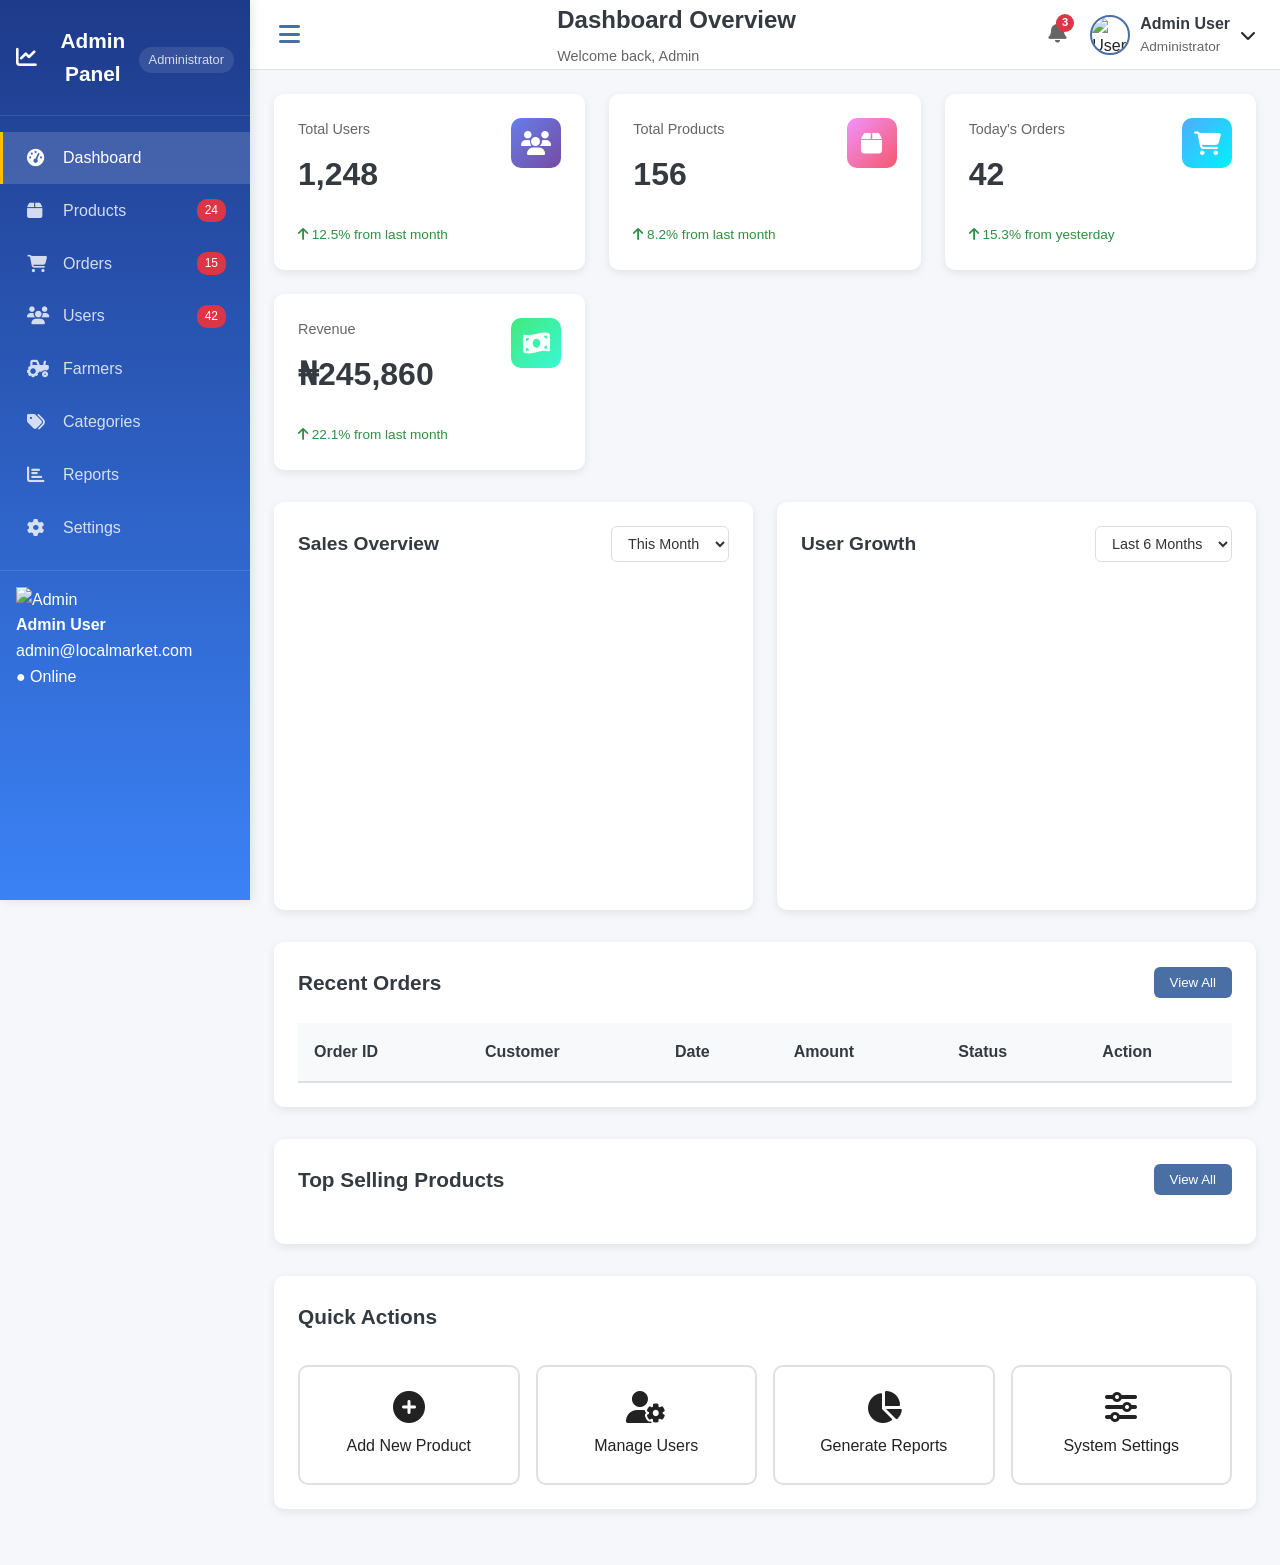
==== admin-dashbord.html @ bf53d5de "Add files via upload" ====
<!DOCTYPE html>
<html lang="en">
  <head>
    <meta charset="UTF-8" />
    <meta name="viewport" content="width=device-width, initial-scale=1.0" />
    <title>Admin Dashboard - Our Local Market</title>
    <link rel="stylesheet" href="./css/style.css" />
    <link rel="stylesheet" href="./css/admin-style.css" />
    <link
      rel="stylesheet"
      href="https://cdnjs.cloudflare.com/ajax/libs/font-awesome/6.4.0/css/all.min.css"
    />
    <script src="https://cdn.jsdelivr.net/npm/chart.js"></script>
  </head>
  <body>
    <div class="admin-app-container">
      <aside class="admin-sidebar" id="sidebar">
        <div class="admin-logo">
          <h2>
            <i class="fas fa-chart-line"></i>
            <span id="logoText">Admin Panel</span>
          </h2>
          <div class="admin-role">Administrator</div>
        </div>

        <nav class="admin-nav-menu">
          <a href="admin-dashboard.html" class="admin-nav-item active">
            <i class="fas fa-tachometer-alt"></i>
            <span>Dashboard</span>
          </a>
          <a href="admin-products.html" class="admin-nav-item">
            <i class="fas fa-box"></i>
            <span>Products</span>
            <span class="badge" id="productCount">24</span>
          </a>
          <a href="admin-orders.html" class="admin-nav-item">
            <i class="fas fa-shopping-cart"></i>
            <span>Orders</span>
            <span class="badge" id="orderCount">15</span>
          </a>
          <a href="admin-users.html" class="admin-nav-item">
            <i class="fas fa-users"></i>
            <span>Users</span>
            <span class="badge" id="userCount">42</span>
          </a>
          <a href="admin-farmers.html" class="admin-nav-item">
            <i class="fas fa-tractor"></i>
            <span>Farmers</span>
          </a>
          <a href="admin-categories.html" class="admin-nav-item">
            <i class="fas fa-tags"></i>
            <span>Categories</span>
          </a>
          <a href="admin-reports.html" class="admin-nav-item">
            <i class="fas fa-chart-bar"></i>
            <span>Reports</span>
          </a>
          <a href="admin-settings.html" class="admin-nav-item">
            <i class="fas fa-cog"></i>
            <span>Settings</span>
          </a>
        </nav>

        <div
          class="user-info"
          style="
            margin-top: auto;
            padding: 1rem;
            border-top: 1px solid rgba(255, 255, 255, 0.1);
          "
        >
          <div class="user-avatar">
            <img
              src="https://ui-avatars.com/api/?name=Admin&background=4a6fa5&color=fff"
              alt="Admin"
              id="adminAvatar"
            />
          </div>
          <div class="user-details">
            <h4 id="adminName">Admin User</h4>
            <p id="adminEmail">admin@localmarket.com</p>
            <span class="status online">● Online</span>
          </div>
        </div>
      </aside>

      <main class="admin-main-content" id="mainContent">
        <header class="admin-topbar">
          <button class="admin-toggle-sidebar" id="toggleSidebar">
            <i class="fas fa-bars"></i>
          </button>

          <div class="admin-topbar-title">
            <h1>Dashboard Overview</h1>
            <p style="color: #666; font-size: 0.9rem; margin: 5px 0 0">
              Welcome back, Admin
            </p>
          </div>

          <div class="admin-topbar-actions">
            <div class="admin-notifications" onclick="showNotifications()">
              <i class="fas fa-bell"></i>
              <span class="notification-count" id="notificationCount">3</span>
            </div>

            <div class="admin-user-menu" onclick="toggleUserMenu()">
              <img
                src="https://ui-avatars.com/api/?name=Admin&background=4a6fa5&color=fff"
                alt="User"
                class="admin-user-avatar"
              />
              <div class="admin-user-info">
                <h4 id="headerAdminName">Admin User</h4>
                <p>Administrator</p>
              </div>
              <i class="fas fa-chevron-down"></i>
            </div>
          </div>
        </header>

        <div class="admin-dashboard-content">
          <div class="stats-grid">
            <div class="stat-card">
              <div class="stat-header">
                <div>
                  <h3 class="stat-title">Total Users</h3>
                  <div class="stat-value" id="totalUsers">1,248</div>
                </div>
                <div class="stat-icon users">
                  <i class="fas fa-users"></i>
                </div>
              </div>
              <div class="stat-change positive">
                <i class="fas fa-arrow-up"></i> 12.5% from last month
              </div>
            </div>

            <div class="stat-card">
              <div class="stat-header">
                <div>
                  <h3 class="stat-title">Total Products</h3>
                  <div class="stat-value" id="totalProducts">156</div>
                </div>
                <div class="stat-icon products">
                  <i class="fas fa-box"></i>
                </div>
              </div>
              <div class="stat-change positive">
                <i class="fas fa-arrow-up"></i> 8.2% from last month
              </div>
            </div>

            <div class="stat-card">
              <div class="stat-header">
                <div>
                  <h3 class="stat-title">Today's Orders</h3>
                  <div class="stat-value" id="todayOrders">42</div>
                </div>
                <div class="stat-icon orders">
                  <i class="fas fa-shopping-cart"></i>
                </div>
              </div>
              <div class="stat-change positive">
                <i class="fas fa-arrow-up"></i> 15.3% from yesterday
              </div>
            </div>

            <div class="stat-card">
              <div class="stat-header">
                <div>
                  <h3 class="stat-title">Revenue</h3>
                  <div class="stat-value" id="totalRevenue">₦245,860</div>
                </div>
                <div class="stat-icon revenue">
                  <i class="fas fa-money-bill-wave"></i>
                </div>
              </div>
              <div class="stat-change positive">
                <i class="fas fa-arrow-up"></i> 22.1% from last month
              </div>
            </div>
          </div>

          <div class="charts-grid">
            <div class="chart-card">
              <div class="chart-header">
                <h3 class="chart-title">Sales Overview</h3>
                <select class="chart-select" id="salesPeriod">
                  <option value="week">This Week</option>
                  <option value="month" selected>This Month</option>
                  <option value="year">This Year</option>
                </select>
              </div>
              <div class="chart-container">
                <canvas id="salesChart"></canvas>
              </div>
            </div>

            <div class="chart-card">
              <div class="chart-header">
                <h3 class="chart-title">User Growth</h3>
                <select class="chart-select" id="growthPeriod">
                  <option value="month" selected>Last 6 Months</option>
                  <option value="year">Last 2 Years</option>
                </select>
              </div>
              <div class="chart-container">
                <canvas id="userGrowthChart"></canvas>
              </div>
            </div>
          </div>

          <div class="recent-orders">
            <div class="section-header">
              <h3 class="section-title">Recent Orders</h3>
              <button class="view-all-btn" onclick="viewAllOrders()">
                View All
              </button>
            </div>
            <table class="orders-table">
              <thead>
                <tr>
                  <th>Order ID</th>
                  <th>Customer</th>
                  <th>Date</th>
                  <th>Amount</th>
                  <th>Status</th>
                  <th>Action</th>
                </tr>
              </thead>
              <tbody id="ordersTableBody">
                <!-- Orders will be populated by JavaScript -->
              </tbody>
            </table>
          </div>

          <div class="recent-orders">
            <div class="section-header">
              <h3 class="section-title">Top Selling Products</h3>
              <button class="view-all-btn" onclick="viewAllProducts()">
                View All
              </button>
            </div>
            <div class="top-products-grid" id="topProductsGrid"></div>
          </div>

          <div class="recent-orders">
            <div class="section-header">
              <h3 class="section-title">Quick Actions</h3>
            </div>
            <div class="quick-actions-grid">
              <div class="action-btn" onclick="addNewProduct()">
                <i class="fas fa-plus-circle"></i>
                <span>Add New Product</span>
              </div>
              <div class="action-btn" onclick="manageUsers()">
                <i class="fas fa-user-cog"></i>
                <span>Manage Users</span>
              </div>
              <div class="action-btn" onclick="viewReports()">
                <i class="fas fa-chart-pie"></i>
                <span>Generate Reports</span>
              </div>
              <div class="action-btn" onclick="systemSettings()">
                <i class="fas fa-sliders-h"></i>
                <span>System Settings</span>
              </div>
            </div>
          </div>
        </div>
      </main>
    </div>

    <div class="admin-modal" id="notificationsModal">
      <div class="modal-content">
        <div class="modal-header">
          <h3 class="modal-title">Notifications</h3>
          <button class="modal-close" onclick="closeNotifications()">
            &times;
          </button>
        </div>
        <div class="modal-body">
          <div id="notificationsList">
            <!-- Notifications will be populated here -->
          </div>
        </div>
      </div>
    </div>

    <div
      class="user-menu-dropdown"
      id="userMenuDropdown"
      style="
        display: none;
        position: absolute;
        top: 70px;
        right: 20px;
        background: white;
        border-radius: 8px;
        box-shadow: 0 5px 15px rgba(0, 0, 0, 0.1);
        z-index: 1000;
        min-width: 200px;
        overflow: hidden;
      "
    >
      <a
        href="admin-profile.html"
        class="dropdown-item"
        style="
          display: block;
          padding: 12px 16px;
          color: #333;
          text-decoration: none;
          border-bottom: 1px solid #eee;
        "
      >
        <i class="fas fa-user" style="margin-right: 10px"></i>My Profile
      </a>
      <a
        href="admin-settings.html"
        class="dropdown-item"
        style="
          display: block;
          padding: 12px 16px;
          color: #333;
          text-decoration: none;
          border-bottom: 1px solid #eee;
        "
      >
        <i class="fas fa-cog" style="margin-right: 10px"></i>Settings
      </a>
      <a
        href="#"
        class="dropdown-item"
        onclick="logout()"
        style="
          display: block;
          padding: 12px 16px;
          color: #dc3545;
          text-decoration: none;
        "
      >
        <i class="fas fa-sign-out-alt" style="margin-right: 10px"></i>Logout
      </a>
    </div>

    <script src="js/admin-dashboard.js"></script>
    <script>
      document.addEventListener("DOMContentLoaded", function () {
        initDashboard();

        loadDashboardData();

        setupEventListeners();
      });
    </script>
  </body>
</html>
---- css/style.css ----
:root {
  --primary-green: #2f8f44;
  --primary-green-light: #3fae55;
  --primary-green-dark: #267a38;
  --background-light: #f6fdf8;
  --background-white: #ffffff;
  --shadow-light: 0 4px 12px rgba(0, 0, 0, 0.08);
  --shadow-medium: 0 6px 20px rgba(0, 0, 0, 0.12);
  --transition: all 0.3s cubic-bezier(0.4, 0, 0.2, 1);
  --border-radius: 12px;
  --border-radius-sm: 8px;
}

* {
  box-sizing: border-box;
  margin: 0;
  padding: 0;
}

body {
  font-family: "Inter", -apple-system, BlinkMacSystemFont, "Segoe UI", Roboto,
    Oxygen, Ubuntu, sans-serif;
  background-color: var(--background-light);
  color: #222;
  line-height: 1.6;
  min-height: 100vh;
  display: flex;
  flex-direction: column;
}

.app-container {
  flex: 1;
  display: flex;
  flex-direction: column;
}

/* ===== NAVBAR ENHANCED ===== */
.navbar {
  background: linear-gradient(
    135deg,
    var(--primary-green-dark) 0%,
    var(--primary-green) 100%
  );
  color: white;
  padding: 0.75rem 2rem;
  display: flex;
  align-items: center;
  justify-content: space-between;
  box-shadow: var(--shadow-medium);
  position: sticky;
  top: 0;
  z-index: 1000;
  backdrop-filter: blur(10px);
  background-color: rgba(47, 143, 68, 0.95);
}

.logo {
  display: flex;
  flex-direction: column;
  gap: 0.25rem;
}

.logo h1 {
  margin: 0;
  font-size: 1.5rem;
  font-weight: 700;
  letter-spacing: -0.5px;
}

.logo span {
  font-size: 0.75rem;
  opacity: 0.9;
  font-weight: 400;
}

.search-box {
  position: relative;
  flex: 0 1 400px;
}

.search-box input {
  padding: 0.75rem 1rem 0.75rem 2.75rem;
  border-radius: var(--border-radius);
  border: none;
  outline: none;
  width: 100%;
  font-size: 0.95rem;
  background: rgba(255, 255, 255, 0.15);
  color: white;
  transition: var(--transition);
  backdrop-filter: blur(10px);
}

.search-box input::placeholder {
  color: rgba(255, 255, 255, 0.7);
}

.search-box input:focus {
  background: rgba(255, 255, 255, 0.25);
  box-shadow: 0 0 0 2px rgba(255, 255, 255, 0.3);
}

.search-box::before {
  content: "🔍";
  position: absolute;
  left: 1rem;
  top: 50%;
  transform: translateY(-50%);
  opacity: 0.7;
}

.nav-actions {
  display: flex;
  gap: 1.5rem;
  align-items: center;
}

.basket {
  background: rgba(255, 255, 255, 0.15);
  padding: 0.5rem 1rem;
  border-radius: var(--border-radius-sm);
  display: flex;
  align-items: center;
  gap: 0.5rem;
  transition: var(--transition);
  backdrop-filter: blur(10px);
}

.basket:hover {
  background: rgba(255, 255, 255, 0.25);
  transform: translateY(-1px);
}

#cartCount {
  background: white;
  color: var(--primary-green);
  width: 22px;
  height: 22px;
  border-radius: 50%;
  display: inline-flex;
  align-items: center;
  justify-content: center;
  font-size: 0.8rem;
  font-weight: 700;
}

.account {
  display: flex;
  align-items: center;
  gap: 0.5rem;
  padding: 0.5rem 1rem;
  background: rgba(255, 255, 255, 0.1);
  border-radius: var(--border-radius-sm);
  cursor: pointer;
  transition: var(--transition);
}

.account:hover {
  background: rgba(255, 255, 255, 0.2);
}

/* ===== FILTER BAR ENHANCED ===== */
.filter-bar {
  padding: 1rem 2rem;
  background-color: var(--background-white);
  display: flex;
  gap: 1rem;
  align-items: center;
  box-shadow: 0 2px 8px rgba(0, 0, 0, 0.05);
  border-bottom: 1px solid rgba(0, 0, 0, 0.05);
}

.filter-bar select {
  padding: 0.625rem 1rem;
  border-radius: var(--border-radius-sm);
  border: 1px solid rgba(0, 0, 0, 0.1);
  background: var(--background-white);
  color: #333;
  font-size: 0.9rem;
  cursor: pointer;
  transition: var(--transition);
  min-width: 180px;
}

.filter-bar select:hover {
  border-color: var(--primary-green);
}

.filter-bar select:focus {
  outline: none;
  border-color: var(--primary-green);
  box-shadow: 0 0 0 3px rgba(47, 143, 68, 0.1);
}

/* ===== MARKETPLACE ENHANCED ===== */
.marketplace {
  padding: 2rem;
  display: grid;
  grid-template-columns: repeat(auto-fill, minmax(280px, 1fr));
  gap: 1.75rem;
  flex: 1;
}

.no-products {
  grid-column: 1 / -1;
  text-align: center;
  padding: 4rem 2rem;
  background: var(--background-white);
  border-radius: var(--border-radius);
  box-shadow: var(--shadow-light);
}

.no-products p {
  color: #666;
  font-size: 1.1rem;
}

/* ===== PRODUCT CARD ENHANCED ===== */
.product-card {
  background: var(--background-white);
  border-radius: var(--border-radius);
  padding: 1.5rem;
  box-shadow: var(--shadow-light);
  text-align: left;
  display: flex;
  flex-direction: column;
  transition: var(--transition);
  position: relative;
  overflow: hidden;
  border: 1px solid rgba(0, 0, 0, 0.05);
}

.product-card:hover {
  transform: translateY(-4px);
  box-shadow: var(--shadow-medium);
  border-color: rgba(47, 143, 68, 0.2);
}

.product-card::before {
  content: "";
  position: absolute;
  top: 0;
  left: 0;
  right: 0;
  height: 4px;
  background: linear-gradient(
    90deg,
    var(--primary-green) 0%,
    var(--primary-green-light) 100%
  );
  opacity: 0;
  transition: var(--transition);
}

.product-card:hover::before {
  opacity: 1;
}

.product-img-container {
  position: relative;
  width: 100%;
  height: 180px;
  border-radius: var(--border-radius-sm);
  overflow: hidden;
  margin-bottom: 1rem;
}

.product-card img {
  width: 100%;
  height: 100%;
  object-fit: cover;
  transition: transform 0.5s ease;
}

.product-card:hover img {
  transform: scale(1.05);
}

.category-badge {
  position: absolute;
  top: 0.75rem;
  right: 0.75rem;
  background: rgba(255, 255, 255, 0.95);
  color: var(--primary-green);
  padding: 0.25rem 0.75rem;
  border-radius: 20px;
  font-size: 0.75rem;
  font-weight: 600;
  box-shadow: 0 2px 4px rgba(0, 0, 0, 0.1);
}

.product-card h3 {
  margin: 0 0 0.5rem 0;
  font-size: 1.25rem;
  font-weight: 600;
  color: #222;
}

.price {
  color: var(--primary-green);
  font-weight: 700;
  font-size: 1.375rem;
  margin-bottom: 0.5rem;
  display: flex;
  align-items: center;
  gap: 0.25rem;
}

.price::before {
  content: "💰";
  font-size: 1rem;
}

.farmer,
.location {
  font-size: 0.875rem;
  color: #555;
  margin: 0.25rem 0;
  display: flex;
  align-items: center;
  gap: 0.5rem;
}

.farmer::before {
  content: "👨‍🌾";
}

.location::before {
  content: "📍";
}

/* ===== QUANTITY CONTROL ENHANCED ===== */
.quantity-control {
  display: flex;
  align-items: center;
  gap: 0.75rem;
  margin: 1rem 0;
  background: #f8f8f8;
  border-radius: var(--border-radius-sm);
  padding: 0.5rem;
  justify-content: center;
}

.quantity-control button {
  padding: 0.5rem 0.75rem;
  cursor: pointer;
  border: none;
  background: var(--background-white);
  color: var(--primary-green);
  font-weight: bold;
  border-radius: 6px;
  min-width: 36px;
  transition: var(--transition);
  box-shadow: 0 2px 4px rgba(0, 0, 0, 0.05);
}

.quantity-control button:hover {
  background: var(--primary-green);
  color: white;
  transform: scale(1.05);
}

.quantity-control button:active {
  transform: scale(0.95);
}

.quantity-control span {
  min-width: 40px;
  text-align: center;
  font-weight: 600;
  font-size: 1.1rem;
}

/* ===== ADD BUTTON ENHANCED ===== */
.add-btn {
  margin-top: auto;
  background: linear-gradient(
    135deg,
    var(--primary-green) 0%,
    var(--primary-green-light) 100%
  );
  border: none;
  color: white;
  padding: 0.875rem;
  cursor: pointer;
  border-radius: var(--border-radius-sm);
  font-weight: 600;
  font-size: 0.95rem;
  transition: var(--transition);
  display: flex;
  align-items: center;
  justify-content: center;
  gap: 0.5rem;
  position: relative;
  overflow: hidden;
}

.add-btn::after {
  content: "";
  position: absolute;
  top: 50%;
  left: 50%;
  width: 5px;
  height: 5px;
  background: rgba(255, 255, 255, 0.5);
  opacity: 0;
  border-radius: 100%;
  transform: scale(1, 1) translate(-50%);
  transform-origin: 50% 50%;
}

.add-btn:hover:not(:disabled) {
  transform: translateY(-2px);
  box-shadow: 0 4px 12px rgba(47, 143, 68, 0.3);
}

.add-btn:active:not(:disabled)::after {
  animation: ripple 1s ease-out;
}

.add-btn.added {
  background: linear-gradient(135deg, #666 0%, #888 100%);
  cursor: not-allowed;
  opacity: 0.8;
}

.add-btn.added::before {
  content: "✓";
  font-weight: bold;
}

@keyframes ripple {
  0% {
    transform: scale(0, 0);
    opacity: 0.5;
  }
  100% {
    transform: scale(20, 20);
    opacity: 0;
  }
}

/* ===== FOOTER ENHANCED ===== */
.footer {
  background: linear-gradient(135deg, #1a1a1a 0%, #2d2d2d 100%);
  color: white;
  text-align: center;
  padding: 2rem;
  margin-top: auto;
}

.footer p {
  margin: 0.5rem 0;
  opacity: 0.9;
}

.footer p:first-child {
  font-size: 1rem;
  color: #4caf50;
  font-weight: 500;
  letter-spacing: 0.5px;
}

/* ===== NOTIFICATION STYLES ===== */
.notification {
  position: fixed;
  top: 20px;
  right: 20px;
  background: var(--primary-green);
  color: white;
  padding: 1rem 1.5rem;
  border-radius: var(--border-radius-sm);
  box-shadow: var(--shadow-medium);
  z-index: 9999;
  animation: slideIn 0.3s ease;
  display: flex;
  align-items: center;
  gap: 0.75rem;
  max-width: 350px;
}

.notification::before {
  content: "✓";
  font-size: 1.2rem;
}

@keyframes slideIn {
  from {
    transform: translateX(100%);
    opacity: 0;
  }
  to {
    transform: translateX(0);
    opacity: 1;
  }
}

@keyframes slideOut {
  from {
    transform: translateX(0);
    opacity: 1;
  }
  to {
    transform: translateX(100%);
    opacity: 0;
  }
}

/* ===== LOADING SKELETON ===== */
.skeleton {
  background: linear-gradient(90deg, #f0f0f0 25%, #e0e0e0 50%, #f0f0f0 75%);
  background-size: 200% 100%;
  animation: loading 1.5s infinite;
  border-radius: 4px;
}

@keyframes loading {
  0% {
    background-position: 200% 0;
  }
  100% {
    background-position: -200% 0;
  }
}

/* ===== RESPONSIVE DESIGN ===== */
@media (max-width: 768px) {
  .navbar {
    padding: 0.75rem 1rem;
    flex-wrap: wrap;
    gap: 1rem;
  }

  .search-box {
    order: 3;
    flex: 1 0 100%;
  }

  .marketplace {
    grid-template-columns: repeat(auto-fill, minmax(250px, 1fr));
    padding: 1rem;
    gap: 1rem;
  }

  .filter-bar {
    flex-wrap: wrap;
    padding: 1rem;
  }
}

@media (max-width: 480px) {
  .marketplace {
    grid-template-columns: 1fr;
  }

  .logo h1 {
    font-size: 1.25rem;
  }

  .filter-bar select {
    min-width: 140px;
  }
}
/* ===== CART STYLES ===== */
.cart-container {
  padding: 2rem;
  max-width: 1200px;
  margin: 0 auto;
  width: 100%;
}

.cart-header {
  display: flex;
  justify-content: space-between;
  align-items: center;
  margin-bottom: 2rem;
  padding-bottom: 1rem;
  border-bottom: 2px solid rgba(47, 143, 68, 0.1);
}

.cart-header h2 {
  font-size: 1.75rem;
  color: #222;
}

.continue-shopping {
  color: var(--primary-green);
  font-weight: 500;
  text-decoration: none;
  display: flex;
  align-items: center;
  gap: 0.5rem;
  transition: var(--transition);
}

.continue-shopping:hover {
  color: var(--primary-green-dark);
  gap: 0.75rem;
}

.cart-content {
  display: grid;
  grid-template-columns: 1fr 350px;
  gap: 2rem;
}

.cart-items {
  display: flex;
  flex-direction: column;
  gap: 1rem;
}

.empty-cart {
  text-align: center;
  padding: 4rem 2rem;
  background: white;
  border-radius: var(--border-radius);
  box-shadow: var(--shadow-light);
}

.empty-cart p {
  font-size: 1.2rem;
  color: #666;
  margin-bottom: 1.5rem;
}

.cart-item {
  background: white;
  padding: 1.5rem;
  border-radius: var(--border-radius-sm);
  box-shadow: var(--shadow-light);
  display: grid;
  grid-template-columns: auto 1fr auto auto auto;
  align-items: center;
  gap: 1.5rem;
  transition: var(--transition);
}

.cart-item:hover {
  box-shadow: var(--shadow-medium);
}

.cart-item img {
  width: 80px;
  height: 80px;
  object-fit: cover;
  border-radius: 8px;
}

.item-details h4 {
  margin: 0 0 0.5rem 0;
  font-size: 1.1rem;
}

.item-details p {
  color: #666;
  font-size: 0.9rem;
}

.item-quantity {
  display: flex;
  align-items: center;
  gap: 0.75rem;
  background: #f8f8f8;
  padding: 0.5rem;
  border-radius: var(--border-radius-sm);
}

.item-quantity button {
  width: 30px;
  height: 30px;
  border: none;
  background: white;
  border-radius: 6px;
  cursor: pointer;
  font-weight: bold;
  color: var(--primary-green);
  transition: var(--transition);
}

.item-quantity button:hover {
  background: var(--primary-green);
  color: white;
}

.item-quantity span {
  min-width: 30px;
  text-align: center;
  font-weight: 600;
}

.item-total {
  font-weight: 700;
  font-size: 1.1rem;
  color: var(--primary-green);
  min-width: 100px;
  text-align: right;
}

.remove-btn {
  width: 32px;
  height: 32px;
  border: none;
  background: #ffebee;
  color: #f44336;
  border-radius: 50%;
  cursor: pointer;
  font-size: 1.2rem;
  transition: var(--transition);
  display: flex;
  align-items: center;
  justify-content: center;
}

.remove-btn:hover {
  background: #f44336;
  color: white;
  transform: rotate(90deg);
}

.cart-summary {
  background: white;
  padding: 1.5rem;
  border-radius: var(--border-radius);
  box-shadow: var(--shadow-light);
  height: fit-content;
  position: sticky;
  top: 2rem;
}

.cart-summary h3 {
  margin: 0 0 1.5rem 0;
  padding-bottom: 1rem;
  border-bottom: 1px solid #eee;
}

.summary-row {
  display: flex;
  justify-content: space-between;
  margin-bottom: 1rem;
  color: #666;
}

.summary-row.total {
  margin-top: 1.5rem;
  padding-top: 1rem;
  border-top: 2px solid #eee;
  font-size: 1.25rem;
  font-weight: 700;
  color: #222;
}

.checkout-btn {
  width: 100%;
  background: linear-gradient(
    135deg,
    var(--primary-green) 0%,
    var(--primary-green-light) 100%
  );
  color: white;
  border: none;
  padding: 1rem;
  border-radius: var(--border-radius-sm);
  font-size: 1.1rem;
  font-weight: 600;
  cursor: pointer;
  transition: var(--transition);
  margin-top: 1.5rem;
}

.checkout-btn:hover {
  transform: translateY(-2px);
  box-shadow: 0 6px 20px rgba(47, 143, 68, 0.3);
}

.btn-primary {
  background: var(--primary-green);
  color: white;
  padding: 0.75rem 1.5rem;
  border-radius: var(--border-radius-sm);
  text-decoration: none;
  font-weight: 600;
  transition: var(--transition);
  display: inline-block;
}

.btn-primary:hover {
  background: var(--primary-green-dark);
  transform: translateY(-2px);
}
/* ===== CART STYLES ===== */
.cart-container {
  padding: 2rem;
  max-width: 1200px;
  margin: 0 auto;
  width: 100%;
}

.cart-header {
  display: flex;
  justify-content: space-between;
  align-items: center;
  margin-bottom: 2rem;
  padding-bottom: 1rem;
  border-bottom: 2px solid rgba(47, 143, 68, 0.1);
}

.cart-header h2 {
  font-size: 1.75rem;
  color: #222;
}

.continue-shopping {
  color: var(--primary-green);
  font-weight: 500;
  text-decoration: none;
  display: flex;
  align-items: center;
  gap: 0.5rem;
  transition: var(--transition);
}

.continue-shopping:hover {
  color: var(--primary-green-dark);
  gap: 0.75rem;
}

.cart-content {
  display: grid;
  grid-template-columns: 1fr 350px;
  gap: 2rem;
}

.cart-items {
  display: flex;
  flex-direction: column;
  gap: 1rem;
}

.empty-cart {
  text-align: center;
  padding: 4rem 2rem;
  background: white;
  border-radius: var(--border-radius);
  box-shadow: var(--shadow-light);
}

.empty-cart p {
  font-size: 1.2rem;
  color: #666;
  margin-bottom: 1.5rem;
}

.cart-item {
  background: white;
  padding: 1.5rem;
  border-radius: var(--border-radius-sm);
  box-shadow: var(--shadow-light);
  display: grid;
  grid-template-columns: auto 1fr auto auto auto;
  align-items: center;
  gap: 1.5rem;
  transition: var(--transition);
}

.cart-item:hover {
  box-shadow: var(--shadow-medium);
}

.cart-item img {
  width: 80px;
  height: 80px;
  object-fit: cover;
  border-radius: 8px;
}

.item-details h4 {
  margin: 0 0 0.5rem 0;
  font-size: 1.1rem;
}

.item-details p {
  color: #666;
  font-size: 0.9rem;
}

.item-quantity {
  display: flex;
  align-items: center;
  gap: 0.75rem;
  background: #f8f8f8;
  padding: 0.5rem;
  border-radius: var(--border-radius-sm);
}

.item-quantity button {
  width: 30px;
  height: 30px;
  border: none;
  background: white;
  border-radius: 6px;
  cursor: pointer;
  font-weight: bold;
  color: var(--primary-green);
  transition: var(--transition);
}

.item-quantity button:hover {
  background: var(--primary-green);
  color: white;
}

.item-quantity span {
  min-width: 30px;
  text-align: center;
  font-weight: 600;
}

.item-total {
  font-weight: 700;
  font-size: 1.1rem;
  color: var(--primary-green);
  min-width: 100px;
  text-align: right;
}

.remove-btn {
  width: 32px;
  height: 32px;
  border: none;
  background: #ffebee;
  color: #f44336;
  border-radius: 50%;
  cursor: pointer;
  font-size: 1.2rem;
  transition: var(--transition);
  display: flex;
  align-items: center;
  justify-content: center;
}

.remove-btn:hover {
  background: #f44336;
  color: white;
  transform: rotate(90deg);
}

.cart-summary {
  background: white;
  padding: 1.5rem;
  border-radius: var(--border-radius);
  box-shadow: var(--shadow-light);
  height: fit-content;
  position: sticky;
  top: 2rem;
}

.cart-summary h3 {
  margin: 0 0 1.5rem 0;
  padding-bottom: 1rem;
  border-bottom: 1px solid #eee;
}

.summary-row {
  display: flex;
  justify-content: space-between;
  margin-bottom: 1rem;
  color: #666;
}

.summary-row.total {
  margin-top: 1.5rem;
  padding-top: 1rem;
  border-top: 2px solid #eee;
  font-size: 1.25rem;
  font-weight: 700;
  color: #222;
}

.checkout-btn {
  width: 100%;
  background: linear-gradient(
    135deg,
    var(--primary-green) 0%,
    var(--primary-green-light) 100%
  );
  color: white;
  border: none;
  padding: 1rem;
  border-radius: var(--border-radius-sm);
  font-size: 1.1rem;
  font-weight: 600;
  cursor: pointer;
  transition: var(--transition);
  margin-top: 1.5rem;
}

.checkout-btn:hover {
  transform: translateY(-2px);
  box-shadow: 0 6px 20px rgba(47, 143, 68, 0.3);
}

.btn-primary {
  background: var(--primary-green);
  color: white;
  padding: 0.75rem 1.5rem;
  border-radius: var(--border-radius-sm);
  text-decoration: none;
  font-weight: 600;
  transition: var(--transition);
  display: inline-block;
}

.btn-primary:hover {
  background: var(--primary-green-dark);
  transform: translateY(-2px);
}
/* ===== CHECKOUT STYLES ===== */
.checkout-container {
  padding: 2rem;
  max-width: 1200px;
  margin: 0 auto;
  width: 100%;
}

.checkout-header {
  display: flex;
  justify-content: space-between;
  align-items: center;
  margin-bottom: 2rem;
  padding-bottom: 1rem;
  border-bottom: 2px solid rgba(47, 143, 68, 0.1);
}

.checkout-header h2 {
  font-size: 1.75rem;
  color: #222;
}

.back-to-cart {
  color: var(--primary-green);
  font-weight: 500;
  text-decoration: none;
  display: flex;
  align-items: center;
  gap: 0.5rem;
  transition: var(--transition);
}

.back-to-cart:hover {
  color: var(--primary-green-dark);
  gap: 0.75rem;
}

.checkout-content {
  display: grid;
  grid-template-columns: 1fr 1fr;
  gap: 2rem;
}

.order-summary {
  background: white;
  padding: 1.5rem;
  border-radius: var(--border-radius);
  box-shadow: var(--shadow-light);
  height: fit-content;
  position: sticky;
  top: 2rem;
}

.order-summary h3 {
  margin: 0 0 1.5rem 0;
  padding-bottom: 1rem;
  border-bottom: 1px solid #eee;
}

.order-items {
  max-height: 300px;
  overflow-y: auto;
  margin-bottom: 1.5rem;
  padding-right: 0.5rem;
}

.order-items::-webkit-scrollbar {
  width: 6px;
}

.order-items::-webkit-scrollbar-track {
  background: #f1f1f1;
  border-radius: 3px;
}

.order-items::-webkit-scrollbar-thumb {
  background: var(--primary-green);
  border-radius: 3px;
}

.order-item {
  display: flex;
  justify-content: space-between;
  align-items: center;
  padding: 0.75rem 0;
  border-bottom: 1px solid #f0f0f0;
}

.order-item:last-child {
  border-bottom: none;
}

.order-item .item-info {
  display: flex;
  align-items: center;
  gap: 1rem;
  flex: 1;
}

.order-item img {
  width: 60px;
  height: 60px;
  object-fit: cover;
  border-radius: 8px;
}

.order-item h4 {
  margin: 0 0 0.25rem 0;
  font-size: 1rem;
}

.order-item p {
  margin: 0;
  font-size: 0.875rem;
  color: #666;
}

.item-price {
  font-weight: 600;
  color: var(--primary-green);
  min-width: 80px;
  text-align: right;
}

.order-totals {
  margin-top: 1.5rem;
  padding-top: 1.5rem;
  border-top: 2px solid #eee;
}

.total-row {
  display: flex;
  justify-content: space-between;
  margin-bottom: 0.75rem;
  color: #666;
}

.total-row.grand-total {
  font-size: 1.25rem;
  font-weight: 700;
  color: #222;
  margin-top: 1rem;
  padding-top: 1rem;
  border-top: 1px solid #eee;
}

/* Customer Information */
.customer-info {
  background: white;
  padding: 1.5rem;
  border-radius: var(--border-radius);
  box-shadow: var(--shadow-light);
}

.customer-info h3 {
  margin: 0 0 1.5rem 0;
  padding-bottom: 1rem;
  border-bottom: 1px solid #eee;
}

.form-group {
  margin-bottom: 1.25rem;
}

.form-group label {
  display: block;
  margin-bottom: 0.5rem;
  font-weight: 500;
  color: #333;
}

.form-group input,
.form-group select,
.form-group textarea {
  width: 100%;
  padding: 0.75rem;
  border: 1px solid #ddd;
  border-radius: var(--border-radius-sm);
  font-size: 0.95rem;
  transition: var(--transition);
  background: white;
}

.form-group input:focus,
.form-group select:focus,
.form-group textarea:focus {
  outline: none;
  border-color: var(--primary-green);
  box-shadow: 0 0 0 3px rgba(47, 143, 68, 0.1);
}

.form-group input:read-only {
  background: #f9f9f9;
  color: #666;
  cursor: not-allowed;
}

.form-row {
  display: grid;
  grid-template-columns: 1fr 1fr;
  gap: 1rem;
}

/* Payment Methods */
.payment-methods {
  margin: 2rem 0;
  padding: 1.5rem;
  background: #f9f9f9;
  border-radius: var(--border-radius-sm);
}

.payment-methods h4 {
  margin: 0 0 1rem 0;
}

.payment-options {
  display: flex;
  flex-direction: column;
  gap: 0.75rem;
}

.payment-option {
  display: flex;
  align-items: center;
  gap: 1rem;
  padding: 1rem;
  background: white;
  border: 2px solid #e0e0e0;
  border-radius: var(--border-radius-sm);
  cursor: pointer;
  transition: var(--transition);
}

.payment-option.selected {
  border-color: var(--primary-green);
  background: rgba(47, 143, 68, 0.05);
}

.payment-option:hover {
  border-color: var(--primary-green);
}

.payment-option input[type="radio"] {
  margin: 0;
}

.payment-option span {
  flex: 1;
  font-weight: 500;
}

.cash-icon {
  font-size: 1.5rem;
}

/* Terms Agreement */
.terms-agreement {
  margin: 1.5rem 0;
  padding: 1rem;
  background: #f9f9f9;
  border-radius: var(--border-radius-sm);
}

.terms-agreement label {
  display: flex;
  align-items: flex-start;
  gap: 0.75rem;
  cursor: pointer;
  font-size: 0.9rem;
}

.terms-agreement input[type="checkbox"] {
  margin-top: 0.25rem;
}

.terms-agreement a {
  color: var(--primary-green);
  font-weight: 500;
}

/* Payment Buttons */
.pay-now-btn,
.cod-btn {
  width: 100%;
  padding: 1rem;
  border: none;
  border-radius: var(--border-radius-sm);
  font-size: 1.1rem;
  font-weight: 600;
  cursor: pointer;
  transition: var(--transition);
  margin-top: 1rem;
}

.pay-now-btn {
  background: linear-gradient(
    135deg,
    var(--primary-green) 0%,
    var(--primary-green-light) 100%
  );
  color: white;
}

.pay-now-btn:hover {
  transform: translateY(-2px);
  box-shadow: 0 6px 20px rgba(47, 143, 68, 0.3);
}

.cod-btn {
  background: linear-gradient(135deg, #666 0%, #888 100%);
  color: white;
}

.cod-btn:hover {
  transform: translateY(-2px);
  box-shadow: 0 6px 20px rgba(102, 102, 102, 0.3);
}

/* ===== SUCCESS PAGE STYLES ===== */
.success-container {
  display: flex;
  align-items: center;
  justify-content: center;
  min-height: 70vh;
  padding: 2rem;
}

.success-card {
  background: white;
  padding: 3rem;
  border-radius: var(--border-radius);
  box-shadow: var(--shadow-medium);
  text-align: center;
  max-width: 600px;
  width: 100%;
}

.success-icon {
  width: 80px;
  height: 80px;
  background: var(--primary-green);
  color: white;
  border-radius: 50%;
  display: flex;
  align-items: center;
  justify-content: center;
  font-size: 2.5rem;
  margin: 0 auto 1.5rem;
  animation: bounce 1s ease;
}

@keyframes bounce {
  0%,
  20%,
  60%,
  100% {
    transform: translateY(0);
  }
  40% {
    transform: translateY(-20px);
  }
  80% {
    transform: translateY(-10px);
  }
}

.success-card h2 {
  margin: 0 0 1rem 0;
  color: #222;
}

.success-message {
  color: #666;
  margin-bottom: 2rem;
  font-size: 1.1rem;
  line-height: 1.6;
}

.order-details {
  text-align: left;
  margin: 2rem 0;
  padding: 1.5rem;
  background: #f9f9f9;
  border-radius: var(--border-radius-sm);
}

.detail-group {
  margin-bottom: 1.5rem;
}

.detail-group:last-child {
  margin-bottom: 0;
}

.detail-group h4 {
  margin: 0 0 1rem 0;
  color: #333;
  font-size: 1.1rem;
}

.detail-row {
  display: flex;
  justify-content: space-between;
  padding: 0.5rem 0;
  border-bottom: 1px solid #eee;
}

.detail-row:last-child {
  border-bottom: none;
}

.detail-row.total-row {
  font-weight: 600;
  color: #222;
  margin-top: 0.5rem;
  padding-top: 0.5rem;
  border-top: 2px solid #eee;
}

.status-badge {
  display: inline-block;
  padding: 0.25rem 0.75rem;
  border-radius: 20px;
  font-size: 0.8rem;
  font-weight: 600;
}

.status-badge.paid,
.status-badge.completed {
  background: #e8f5e9;
  color: var(--primary-green);
}

.status-badge.pending {
  background: #fff3e0;
  color: #ff9800;
}

.delivery-info {
  margin: 2rem 0;
  padding: 1.5rem;
  background: linear-gradient(
    135deg,
    rgba(47, 143, 68, 0.05) 0%,
    rgba(63, 174, 85, 0.05) 100%
  );
  border-radius: var(--border-radius-sm);
  text-align: left;
}

.delivery-info h4 {
  margin: 0 0 1rem 0;
  color: #333;
}

.delivery-info ul {
  list-style: none;
  padding: 0;
  margin: 0;
}

.delivery-info li {
  padding: 0.5rem 0;
  display: flex;
  align-items: center;
  gap: 0.75rem;
}

.success-actions {
  display: flex;
  gap: 1rem;
  margin: 2rem 0;
}

.btn-primary,
.btn-secondary {
  flex: 1;
  padding: 0.875rem;
  border-radius: var(--border-radius-sm);
  text-align: center;
  text-decoration: none;
  font-weight: 600;
  transition: var(--transition);
}

.btn-primary {
  background: var(--primary-green);
  color: white;
}

.btn-primary:hover {
  background: var(--primary-green-dark);
  transform: translateY(-2px);
}

.btn-secondary {
  background: #f0f0f0;
  color: #333;
}

.btn-secondary:hover {
  background: #e0e0e0;
  transform: translateY(-2px);
}

.contact-note {
  color: #666;
  font-size: 0.9rem;
  margin-top: 2rem;
  padding-top: 1rem;
  border-top: 1px solid #eee;
}

/* Responsive Design for Checkout */
@media (max-width: 768px) {
  .checkout-content {
    grid-template-columns: 1fr;
  }

  .order-summary {
    position: static;
  }

  .form-row {
    grid-template-columns: 1fr;
    gap: 1rem;
  }

  .success-actions {
    flex-direction: column;
  }
}

/* Print Styles */
@media print {
  .navbar,
  .footer,
  .success-actions,
  .back-to-cart,
  .payment-options,
  .terms-agreement,
  .pay-now-btn,
  .cod-btn {
    display: none !important;
  }

  .success-container {
    padding: 0;
  }

  .success-card {
    box-shadow: none;
    padding: 0;
  }
}
---- css/admin-style.css ----
:root {
  --primary-color: #4a6fa5;
  --secondary-color: #166088;
  --success-color: #2f8f44;
  --danger-color: #dc3545;
  --warning-color: #ffc107;
  --info-color: #17a2b8;
  --light-color: #f8f9fa;
  --dark-color: #343a40;
  --sidebar-width: 250px;
  --sidebar-collapsed-width: 70px;
  --topbar-height: 70px;
}

.admin-app-container {
  display: flex;
  min-height: 100vh;
  background: #f5f7fa;
}

.admin-sidebar {
  width: var(--sidebar-width);
  background: linear-gradient(180deg, #1e3a8a, #3b82f6);
  color: white;
  position: fixed;
  height: 100vh;
  z-index: 1000;
  transition: all 0.3s ease;
  box-shadow: 2px 0 10px rgba(0, 0, 0, 0.1);
}

.admin-sidebar.collapsed {
  width: var(--sidebar-collapsed-width);
}

.admin-logo {
  padding: 1.5rem 1rem;
  text-align: center;
  border-bottom: 1px solid rgba(255, 255, 255, 0.1);
  display: flex;
  align-items: center;
  justify-content: space-between;
}

.admin-logo h2 {
  margin: 0;
  font-size: 1.3rem;
  font-weight: 700;
  color: white;
  display: flex;
  align-items: center;
  gap: 10px;
}

.admin-role {
  font-size: 0.8rem;
  color: rgba(255, 255, 255, 0.8);
  background: rgba(255, 255, 255, 0.1);
  padding: 3px 10px;
  border-radius: 20px;
  margin-top: 5px;
  display: inline-block;
}

.admin-nav-menu {
  padding: 1rem 0;
}

.admin-nav-item {
  display: flex;
  align-items: center;
  padding: 0.85rem 1.5rem;
  color: rgba(255, 255, 255, 0.8);
  text-decoration: none;
  transition: all 0.3s;
  border-left: 3px solid transparent;
}

.admin-nav-item:hover {
  background: rgba(255, 255, 255, 0.1);
  color: white;
  border-left-color: white;
}

.admin-nav-item.active {
  background: rgba(255, 255, 255, 0.15);
  color: white;
  border-left-color: var(--warning-color);
}

.admin-nav-item i {
  width: 24px;
  font-size: 1.1rem;
  margin-right: 12px;
}

.admin-nav-item span {
  font-weight: 500;
  white-space: nowrap;
}

.admin-sidebar.collapsed .admin-nav-item span {
  display: none;
}

.admin-nav-item .badge {
  margin-left: auto;
  background: var(--danger-color);
  color: white;
  font-size: 0.75rem;
  padding: 2px 8px;
  border-radius: 10px;
  min-width: 20px;
  text-align: center;
}

/* Main Content */
.admin-main-content {
  flex: 1;
  margin-left: var(--sidebar-width);
  transition: margin-left 0.3s ease;
}

.admin-main-content.expanded {
  margin-left: var(--sidebar-collapsed-width);
}

.admin-topbar {
  height: var(--topbar-height);
  background: white;
  border-bottom: 1px solid #e0e0e0;
  padding: 0 1.5rem;
  display: flex;
  align-items: center;
  justify-content: space-between;
  position: sticky;
  top: 0;
  z-index: 100;
}

.admin-toggle-sidebar {
  background: none;
  border: none;
  font-size: 1.5rem;
  color: var(--primary-color);
  cursor: pointer;
  padding: 5px;
  border-radius: 5px;
}

.admin-toggle-sidebar:hover {
  background: #f0f0f0;
}

.admin-topbar-title h1 {
  margin: 0;
  font-size: 1.5rem;
  color: var(--dark-color);
  font-weight: 600;
}

.admin-topbar-actions {
  display: flex;
  align-items: center;
  gap: 1.5rem;
}

.admin-notifications {
  position: relative;
  cursor: pointer;
}

.admin-notifications i {
  font-size: 1.3rem;
  color: #666;
}

.notification-count {
  position: absolute;
  top: -8px;
  right: -8px;
  background: var(--danger-color);
  color: white;
  border-radius: 50%;
  width: 18px;
  height: 18px;
  font-size: 0.7rem;
  display: flex;
  align-items: center;
  justify-content: center;
  font-weight: bold;
}

.admin-user-menu {
  display: flex;
  align-items: center;
  gap: 10px;
  cursor: pointer;
}

.admin-user-avatar {
  width: 40px;
  height: 40px;
  border-radius: 50%;
  object-fit: cover;
  border: 2px solid var(--primary-color);
}

.admin-user-info h4 {
  margin: 0;
  font-size: 1rem;
  color: var(--dark-color);
}

.admin-user-info p {
  margin: 0;
  font-size: 0.85rem;
  color: #666;
}

/* Dashboard Content */
.admin-dashboard-content {
  padding: 1.5rem;
}

/* Stats Cards */
.stats-grid {
  display: grid;
  grid-template-columns: repeat(auto-fit, minmax(250px, 1fr));
  gap: 1.5rem;
  margin-bottom: 2rem;
}

.stat-card {
  background: white;
  border-radius: 10px;
  padding: 1.5rem;
  box-shadow: 0 3px 10px rgba(0, 0, 0, 0.08);
  transition: transform 0.3s ease;
}

.stat-card:hover {
  transform: translateY(-5px);
  box-shadow: 0 5px 15px rgba(0, 0, 0, 0.1);
}

.stat-header {
  display: flex;
  justify-content: space-between;
  align-items: flex-start;
  margin-bottom: 1rem;
}

.stat-icon {
  width: 50px;
  height: 50px;
  border-radius: 10px;
  display: flex;
  align-items: center;
  justify-content: center;
  font-size: 1.5rem;
  color: white;
}

.stat-icon.users {
  background: linear-gradient(135deg, #667eea 0%, #764ba2 100%);
}
.stat-icon.products {
  background: linear-gradient(135deg, #f093fb 0%, #f5576c 100%);
}
.stat-icon.orders {
  background: linear-gradient(135deg, #4facfe 0%, #00f2fe 100%);
}
.stat-icon.revenue {
  background: linear-gradient(135deg, #43e97b 0%, #38f9d7 100%);
}

.stat-title {
  color: #666;
  font-size: 0.9rem;
  font-weight: 500;
  margin: 0;
}

.stat-value {
  font-size: 2rem;
  font-weight: 700;
  color: var(--dark-color);
  margin: 0.5rem 0;
}

.stat-change {
  font-size: 0.85rem;
  font-weight: 500;
}

.stat-change.positive {
  color: var(--success-color);
}
.stat-change.negative {
  color: var(--danger-color);
}

/* Charts */
.charts-grid {
  display: grid;
  grid-template-columns: repeat(auto-fit, minmax(400px, 1fr));
  gap: 1.5rem;
  margin-bottom: 2rem;
}

.chart-card {
  background: white;
  border-radius: 10px;
  padding: 1.5rem;
  box-shadow: 0 3px 10px rgba(0, 0, 0, 0.08);
}

.chart-header {
  display: flex;
  justify-content: space-between;
  align-items: center;
  margin-bottom: 1.5rem;
}

.chart-title {
  font-size: 1.2rem;
  font-weight: 600;
  color: var(--dark-color);
  margin: 0;
}

.chart-select {
  padding: 8px 12px;
  border: 1px solid #ddd;
  border-radius: 6px;
  background: white;
  color: #333;
  font-size: 0.9rem;
  cursor: pointer;
}

.chart-container {
  height: 300px;
  position: relative;
}

/* Recent Orders Table */
.recent-orders {
  background: white;
  border-radius: 10px;
  padding: 1.5rem;
  box-shadow: 0 3px 10px rgba(0, 0, 0, 0.08);
  margin-bottom: 2rem;
}

.section-header {
  display: flex;
  justify-content: space-between;
  align-items: center;
  margin-bottom: 1.5rem;
}

.section-title {
  font-size: 1.3rem;
  font-weight: 600;
  color: var(--dark-color);
  margin: 0;
}

.view-all-btn {
  padding: 8px 16px;
  background: var(--primary-color);
  color: white;
  border: none;
  border-radius: 6px;
  font-weight: 500;
  cursor: pointer;
  transition: background 0.3s;
}

.view-all-btn:hover {
  background: var(--secondary-color);
}

.orders-table {
  width: 100%;
  border-collapse: collapse;
}

.orders-table th {
  background: #f8f9fa;
  padding: 1rem;
  text-align: left;
  font-weight: 600;
  color: var(--dark-color);
  border-bottom: 2px solid #e0e0e0;
}

.orders-table td {
  padding: 1rem;
  border-bottom: 1px solid #eee;
  color: #555;
}

.orders-table tr:hover {
  background: #f9f9f9;
}

.order-status {
  padding: 5px 12px;
  border-radius: 20px;
  font-size: 0.85rem;
  font-weight: 500;
  display: inline-block;
}

.status-pending {
  background: #fff3cd;
  color: #856404;
}
.status-processing {
  background: #cce5ff;
  color: #004085;
}
.status-delivered {
  background: #d4edda;
  color: #155724;
}
.status-cancelled {
  background: #f8d7da;
  color: #721c24;
}

/* Top Products */
.top-products-grid {
  display: grid;
  grid-template-columns: repeat(auto-fit, minmax(300px, 1fr));
  gap: 1.5rem;
}

.product-card-admin {
  background: white;
  border-radius: 10px;
  padding: 1.5rem;
  box-shadow: 0 3px 10px rgba(0, 0, 0, 0.08);
  display: flex;
  align-items: center;
  gap: 1rem;
}

.product-image-admin {
  width: 80px;
  height: 80px;
  border-radius: 8px;
  object-fit: cover;
}

.product-info-admin {
  flex: 1;
}

.product-name-admin {
  font-weight: 600;
  color: var(--dark-color);
  margin-bottom: 5px;
}

.product-category-admin {
  color: #666;
  font-size: 0.85rem;
  margin-bottom: 10px;
}

.product-stats {
  display: flex;
  justify-content: space-between;
  font-size: 0.9rem;
}

.product-price {
  color: var(--success-color);
  font-weight: 600;
}
.product-sales {
  color: var(--primary-color);
}
.product-rating {
  color: var(--warning-color);
}

/* Quick Actions */
.quick-actions-grid {
  display: grid;
  grid-template-columns: repeat(auto-fit, minmax(200px, 1fr));
  gap: 1rem;
  margin-top: 2rem;
}

.action-btn {
  background: white;
  border: 2px solid #e0e0e0;
  border-radius: 10px;
  padding: 1.5rem;
  text-align: center;
  cursor: pointer;
  transition: all 0.3s;
}

.action-btn:hover {
  background: var(--primary-color);
  border-color: var(--primary-color);
  color: white;
  transform: translateY(-3px);
}

.action-btn i {
  font-size: 2rem;
  margin-bottom: 10px;
  display: block;
}

.action-btn span {
  font-weight: 500;
}

/* Modal */
.admin-modal {
  position: fixed;
  top: 0;
  left: 0;
  right: 0;
  bottom: 0;
  background: rgba(0, 0, 0, 0.5);
  display: flex;
  align-items: center;
  justify-content: center;
  z-index: 2000;
  opacity: 0;
  visibility: hidden;
  transition: all 0.3s;
}

.admin-modal.active {
  opacity: 1;
  visibility: visible;
}

.modal-content {
  background: white;
  border-radius: 12px;
  width: 90%;
  max-width: 500px;
  max-height: 90vh;
  overflow-y: auto;
  transform: translateY(-20px);
  transition: transform 0.3s;
}

.admin-modal.active .modal-content {
  transform: translateY(0);
}

.modal-header {
  padding: 1.5rem;
  border-bottom: 1px solid #e0e0e0;
  display: flex;
  justify-content: space-between;
  align-items: center;
}

.modal-title {
  font-size: 1.3rem;
  font-weight: 600;
  margin: 0;
  color: var(--dark-color);
}

.modal-close {
  background: none;
  border: none;
  font-size: 1.5rem;
  color: #666;
  cursor: pointer;
}

.modal-body {
  padding: 1.5rem;
}

/* Form Elements */
.form-group {
  margin-bottom: 1.5rem;
}

.form-label {
  display: block;
  margin-bottom: 0.5rem;
  font-weight: 500;
  color: var(--dark-color);
}

.form-control {
  width: 100%;
  padding: 10px 12px;
  border: 1px solid #ddd;
  border-radius: 6px;
  font-size: 1rem;
  transition: border-color 0.3s;
}

.form-control:focus {
  outline: none;
  border-color: var(--primary-color);
  box-shadow: 0 0 0 3px rgba(74, 111, 165, 0.1);
}

/* Responsive Design */
@media (max-width: 768px) {
  .admin-sidebar {
    transform: translateX(-100%);
  }

  .admin-sidebar.active {
    transform: translateX(0);
  }

  .admin-main-content {
    margin-left: 0;
  }

  .charts-grid {
    grid-template-columns: 1fr;
  }

  .stats-grid {
    grid-template-columns: repeat(2, 1fr);
  }
}

@media (max-width: 576px) {
  .stats-grid {
    grid-template-columns: 1fr;
  }

  .admin-topbar {
    padding: 0 1rem;
  }

  .admin-user-info {
    display: none;
  }
}
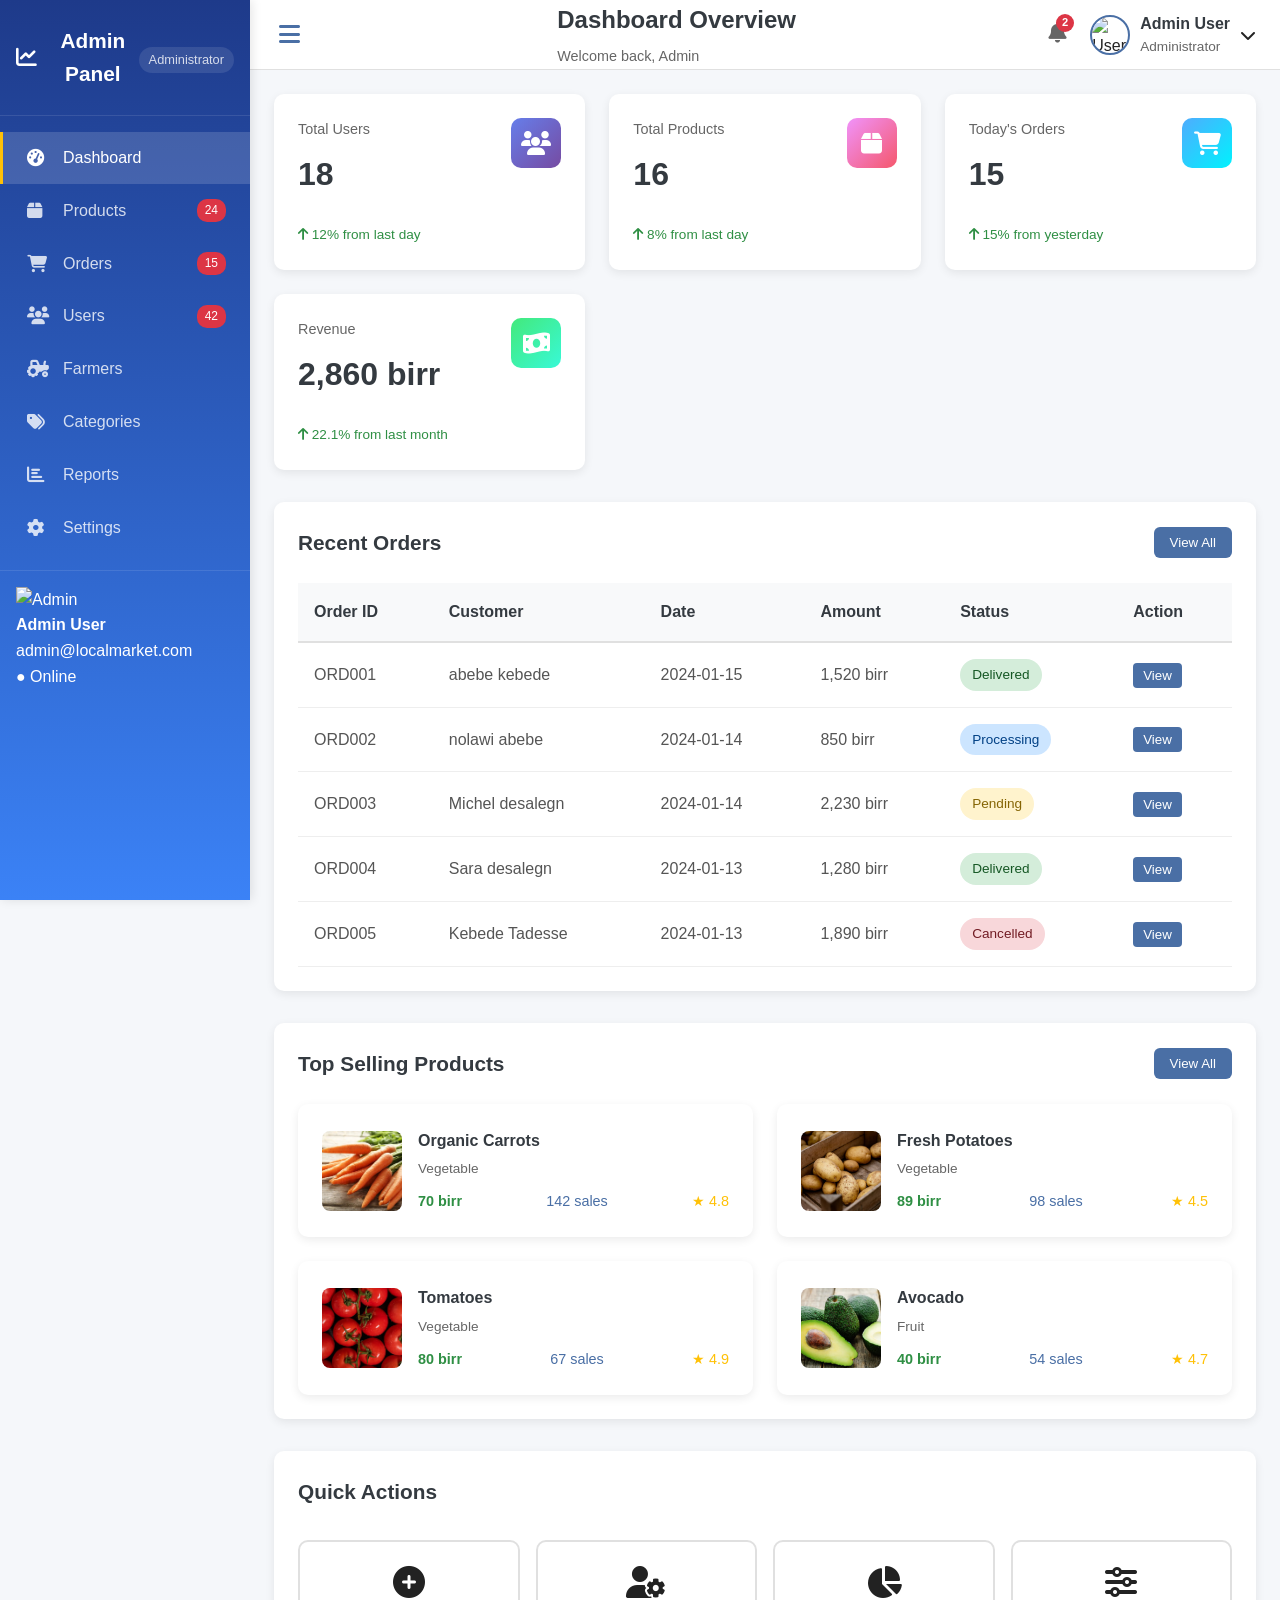
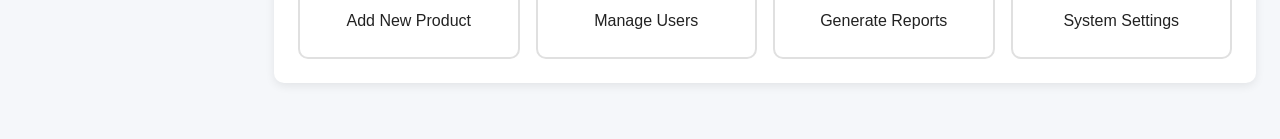
==== commit 08015fb7: "Update admin-dashbord.html" ====
--- a/admin-dashbord.html
+++ b/admin-dashbord.html
@@ -1,4 +1,4 @@
-<!DOCTYPE html>
+<!doctype html>
 <html lang="en">
   <head>
     <meta charset="UTF-8" />
@@ -10,7 +10,6 @@
       rel="stylesheet"
       href="https://cdnjs.cloudflare.com/ajax/libs/font-awesome/6.4.0/css/all.min.css"
     />
-    <script src="https://cdn.jsdelivr.net/npm/chart.js"></script>
   </head>
   <body>
     <div class="admin-app-container">
@@ -22,7 +21,6 @@
           </h2>
           <div class="admin-role">Administrator</div>
         </div>
-
         <nav class="admin-nav-menu">
           <a href="admin-dashboard.html" class="admin-nav-item active">
             <i class="fas fa-tachometer-alt"></i>
@@ -60,7 +58,6 @@
             <span>Settings</span>
           </a>
         </nav>
-
         <div
           class="user-info"
           style="
@@ -89,20 +86,17 @@
           <button class="admin-toggle-sidebar" id="toggleSidebar">
             <i class="fas fa-bars"></i>
           </button>
-
           <div class="admin-topbar-title">
             <h1>Dashboard Overview</h1>
             <p style="color: #666; font-size: 0.9rem; margin: 5px 0 0">
               Welcome back, Admin
             </p>
           </div>
-
           <div class="admin-topbar-actions">
             <div class="admin-notifications" onclick="showNotifications()">
               <i class="fas fa-bell"></i>
               <span class="notification-count" id="notificationCount">3</span>
             </div>
-
             <div class="admin-user-menu" onclick="toggleUserMenu()">
               <img
                 src="https://ui-avatars.com/api/?name=Admin&background=4a6fa5&color=fff"
@@ -131,10 +125,9 @@
                 </div>
               </div>
               <div class="stat-change positive">
-                <i class="fas fa-arrow-up"></i> 12.5% from last month
-              </div>
-            </div>
-
+                <i class="fas fa-arrow-up"></i> 12% from last day
+              </div>
+            </div>
             <div class="stat-card">
               <div class="stat-header">
                 <div>
@@ -146,10 +139,9 @@
                 </div>
               </div>
               <div class="stat-change positive">
-                <i class="fas fa-arrow-up"></i> 8.2% from last month
-              </div>
-            </div>
-
+                <i class="fas fa-arrow-up"></i> 8% from last day
+              </div>
+            </div>
             <div class="stat-card">
               <div class="stat-header">
                 <div>
@@ -161,15 +153,14 @@
                 </div>
               </div>
               <div class="stat-change positive">
-                <i class="fas fa-arrow-up"></i> 15.3% from yesterday
-              </div>
-            </div>
-
+                <i class="fas fa-arrow-up"></i> 15% from yesterday
+              </div>
+            </div>
             <div class="stat-card">
               <div class="stat-header">
                 <div>
                   <h3 class="stat-title">Revenue</h3>
-                  <div class="stat-value" id="totalRevenue">₦245,860</div>
+                  <div class="stat-value" id="totalRevenue">2,860 birr</div>
                 </div>
                 <div class="stat-icon revenue">
                   <i class="fas fa-money-bill-wave"></i>
@@ -181,35 +172,7 @@
             </div>
           </div>
 
-          <div class="charts-grid">
-            <div class="chart-card">
-              <div class="chart-header">
-                <h3 class="chart-title">Sales Overview</h3>
-                <select class="chart-select" id="salesPeriod">
-                  <option value="week">This Week</option>
-                  <option value="month" selected>This Month</option>
-                  <option value="year">This Year</option>
-                </select>
-              </div>
-              <div class="chart-container">
-                <canvas id="salesChart"></canvas>
-              </div>
-            </div>
-
-            <div class="chart-card">
-              <div class="chart-header">
-                <h3 class="chart-title">User Growth</h3>
-                <select class="chart-select" id="growthPeriod">
-                  <option value="month" selected>Last 6 Months</option>
-                  <option value="year">Last 2 Years</option>
-                </select>
-              </div>
-              <div class="chart-container">
-                <canvas id="userGrowthChart"></canvas>
-              </div>
-            </div>
-          </div>
-
+          <!-- Recent Orders Table -->
           <div class="recent-orders">
             <div class="section-header">
               <h3 class="section-title">Recent Orders</h3>
@@ -280,9 +243,7 @@
           </button>
         </div>
         <div class="modal-body">
-          <div id="notificationsList">
-            <!-- Notifications will be populated here -->
-          </div>
+          <div id="notificationsList"></div>
         </div>
       </div>
     </div>
@@ -348,11 +309,10 @@
     <script>
       document.addEventListener("DOMContentLoaded", function () {
         initDashboard();
-
         loadDashboardData();
-
         setupEventListeners();
       });
     </script>
   </body>
 </html>
+
--- a/css/style.css
+++ b/css/style.css
@@ -18,8 +18,15 @@
 }
 
 body {
-  font-family: "Inter", -apple-system, BlinkMacSystemFont, "Segoe UI", Roboto,
-    Oxygen, Ubuntu, sans-serif;
+  font-family:
+    "Inter",
+    -apple-system,
+    BlinkMacSystemFont,
+    "Segoe UI",
+    Roboto,
+    Oxygen,
+    Ubuntu,
+    sans-serif;
   background-color: var(--background-light);
   color: #222;
   line-height: 1.6;
@@ -788,7 +795,6 @@
   background: var(--primary-green-dark);
   transform: translateY(-2px);
 }
-/* ===== CART STYLES ===== */
 .cart-container {
   padding: 2rem;
   max-width: 1200px;
@@ -1570,3 +1576,4 @@
     padding: 0;
   }
 }
+
--- a/css/admin-style.css
+++ b/css/admin-style.css
@@ -651,3 +651,4 @@
     display: none;
   }
 }
+
